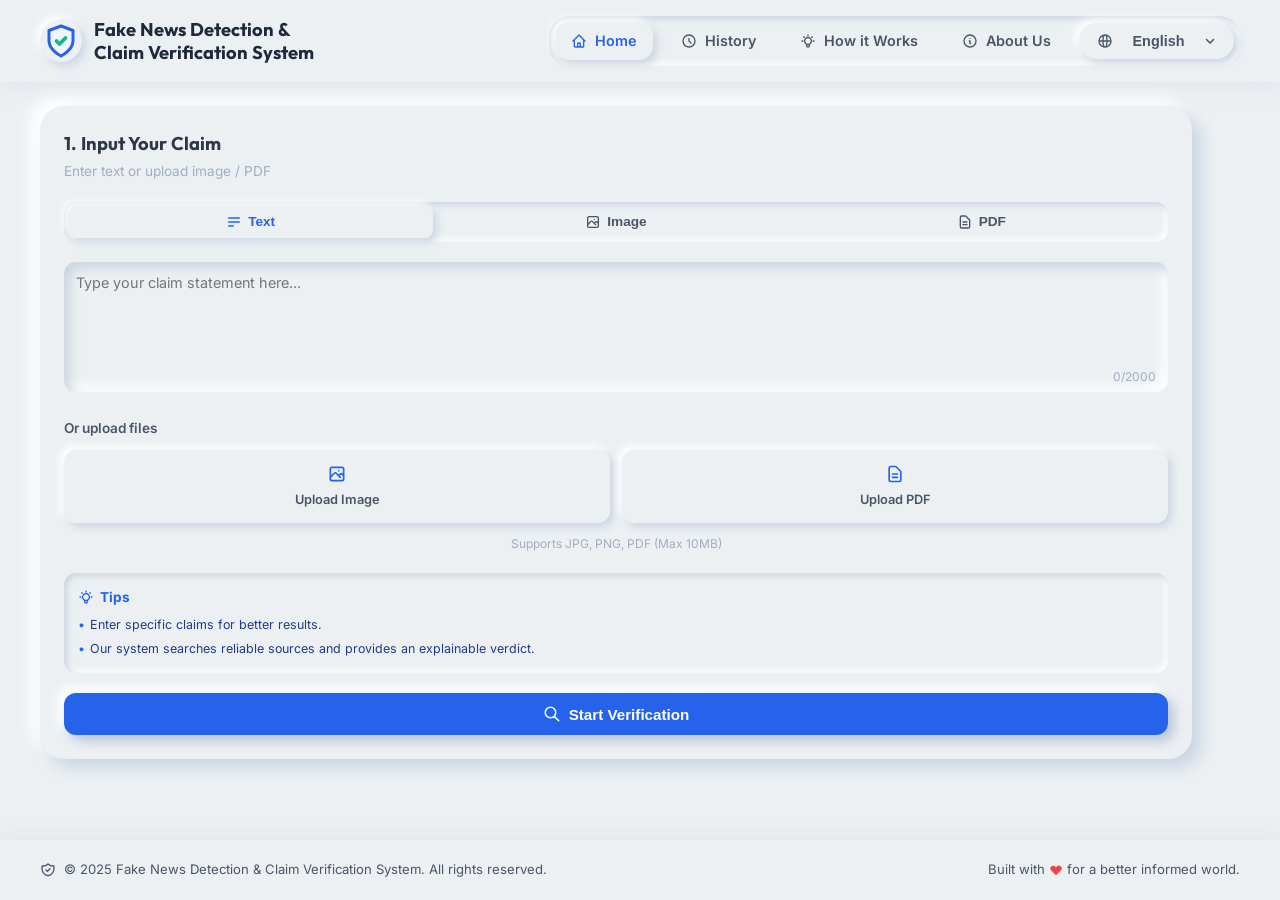
==== index.html @ 02e88e52 "feat(nlp-ml): complete NLP & ML Developer role implementation, models, API and tests" ====
<!DOCTYPE html>
<html lang="en">
<head>
  <meta charset="UTF-8">
  <meta name="viewport" content="width=device-width, initial-scale=1.0">
  <title>Fake News Detection & Claim Verification System</title>
  <link rel="stylesheet" href="style.css">
</head>
<body>

  <!-- Header -->
  <header>
    <div class="header-left">
      <div class="logo-icon">
        <svg viewBox="0 0 24 24" fill="none" xmlns="http://www.w3.org/2000/svg" width="36" height="36">
          <path d="M12 22C12 22 20 18 20 12V5L12 2L4 5V12C4 18 12 22 12 22Z" fill="#eff6ff" stroke="#2563eb" stroke-width="2" stroke-linejoin="round"/>
          <path d="M9 12L11 14L15 10" stroke="#10b981" stroke-width="2.5" stroke-linecap="round" stroke-linejoin="round"/>
        </svg>
      </div>
      <div class="logo-text">
        <h1>Fake News Detection <span>&</span><br>Claim Verification System</h1>
      </div>
    </div>

    <nav class="header-nav">
      <a href="#" class="nav-link active" id="nav-home">
        <svg fill="none" stroke="currentColor" viewBox="0 0 24 24" xmlns="http://www.w3.org/2000/svg">
          <path stroke-linecap="round" stroke-linejoin="round" stroke-width="2" d="M3 12l2-2m0 0l7-7 7 7M5 10v10a1 1 0 001 1h3m10-11l2 2m-2-2v10a1 1 0 01-1 1h-3m-6 0a1 1 0 001-1v-4a1 1 0 011-1h2a1 1 0 011 1v4a1 1 0 001 1m-6 0h6"></path>
        </svg>
        Home
      </a>
      <a href="#" class="nav-link" id="nav-history">
        <svg fill="none" stroke="currentColor" viewBox="0 0 24 24" xmlns="http://www.w3.org/2000/svg">
          <path stroke-linecap="round" stroke-linejoin="round" stroke-width="2" d="M12 8v4l3 3m6-3a9 9 0 11-18 0 9 9 0 0118 0z"></path>
        </svg>
        History
      </a>
      <a href="#" class="nav-link" id="nav-how">
        <svg fill="none" stroke="currentColor" viewBox="0 0 24 24" xmlns="http://www.w3.org/2000/svg">
          <path stroke-linecap="round" stroke-linejoin="round" stroke-width="2" d="M9.663 17h4.673M12 3v1m6.364 1.636l-.707.707M21 12h-1M4 12H3m3.343-5.657l-.707-.707m2.828 9.9a5 5 0 117.072 0l-.548.547A3.374 3.374 0 0014 18.469V19a2 2 0 11-4 0v-.531c0-.895-.356-1.754-.988-2.386l-.548-.547z"></path>
        </svg>
        How it Works
      </a>
      <a href="#" class="nav-link" id="nav-about">
        <svg fill="none" stroke="currentColor" viewBox="0 0 24 24" xmlns="http://www.w3.org/2000/svg">
          <path stroke-linecap="round" stroke-linejoin="round" stroke-width="2" d="M13 16h-1v-4h-1m1-4h.01M21 12a9 9 0 11-18 0 9 9 0 0118 0z"></path>
        </svg>
        About Us
      </a>

    <div class="header-right">
      <div class="lang-selector-container">
        <button class="lang-selector-btn" id="lang-btn">
          <svg fill="none" stroke="currentColor" viewBox="0 0 24 24" xmlns="http://www.w3.org/2000/svg" class="globe-icon">
            <path stroke-linecap="round" stroke-linejoin="round" stroke-width="2" d="M21 12a9 9 0 01-9 9m9-9a9 9 0 00-9-9m9 9H3m9 9a9 9 0 01-9-9m9 9c1.657 0 3-4.03 3-9s-1.343-9-3-9m0 18c-1.657 0-3-4.03-3-9s1.343-9 3-9m-9 9a9 9 0 019-9"></path>
          </svg>
          <span id="current-lang">English</span>
          <svg fill="none" stroke="currentColor" viewBox="0 0 24 24" xmlns="http://www.w3.org/2000/svg" class="chevron-icon" style="width:12px; height:12px; stroke-width:3;">
            <path stroke-linecap="round" stroke-linejoin="round" d="M19 9l-7 7-7-7"></path>
          </svg>
        </button>
        <div class="lang-dropdown" id="lang-dropdown">
          <div class="lang-option active" data-lang="en">English</div>
          <div class="lang-option" data-lang="te">తెలుగు (Telugu)</div>
          <div class="lang-option" data-lang="hi">हिन्दी (Hindi)</div>
        </div>
      </div>
    </div>
  </header>

  <!-- Dashboard Container -->
  <div class="dashboard-container">
    
    <!-- Main Content Layout Grid -->
    <main class="main-grid view-section" id="home-view">
      
      <!-- Left Sidebar (Inputs) -->
      <section class="card input-claim-card">
        <div class="sidebar-title-group">
          <h2>1. Input Your Claim</h2>
          <p>Enter text or upload image / PDF</p>
        </div>

        <div class="tabs-container">
          <button class="tab-btn active" data-tab="text">
            <svg fill="none" stroke="currentColor" viewBox="0 0 24 24" xmlns="http://www.w3.org/2000/svg">
              <path stroke-linecap="round" stroke-linejoin="round" stroke-width="2" d="M4 6h16M4 12h16M4 18h7"></path>
            </svg>
            Text
          </button>
          <button class="tab-btn" data-tab="image">
            <svg fill="none" stroke="currentColor" viewBox="0 0 24 24" xmlns="http://www.w3.org/2000/svg">
              <path stroke-linecap="round" stroke-linejoin="round" stroke-width="2" d="M4 16l4.586-4.586a2 2 0 012.828 0L16 16m-2-2l1.586-1.586a2 2 0 012.828 0L20 14m-6-6h.01M6 20h12a2 2 0 002-2V6a2 2 0 00-2-2H6a2 2 0 00-2 2v12a2 2 0 002 2z"></path>
            </svg>
            Image
          </button>
          <button class="tab-btn" data-tab="pdf">
            <svg fill="none" stroke="currentColor" viewBox="0 0 24 24" xmlns="http://www.w3.org/2000/svg">
              <path stroke-linecap="round" stroke-linejoin="round" stroke-width="2" d="M9 12h6m-6 4h6m2 5H7a2 2 0 01-2-2V5a2 2 0 012-2h5.586a1 1 0 01.707.293l5.414 5.414a1 1 0 01.293.707V19a2 2 0 01-2 2z"></path>
            </svg>
            PDF
          </button>
        </div>

        <div class="textarea-container">
          <textarea class="claim-textarea" id="claim-text" placeholder="Type your claim statement here..." maxlength="2000"></textarea>
          <div class="char-counter" id="char-counter">0/2000</div>
        </div>

        <div class="file-upload-section">
          <h3>Or upload files</h3>
          <div class="upload-btn-container">
            <label class="upload-btn-label" for="image-upload">
              <svg fill="none" stroke="currentColor" viewBox="0 0 24 24" xmlns="http://www.w3.org/2000/svg">
                <path stroke-linecap="round" stroke-linejoin="round" stroke-width="2" d="M4 16l4.586-4.586a2 2 0 012.828 0L16 16m-2-2l1.586-1.586a2 2 0 012.828 0L20 14m-6-6h.01M6 20h12a2 2 0 002-2V6a2 2 0 00-2-2H6a2 2 0 00-2 2v12a2 2 0 002 2z"></path>
              </svg>
              <span>Upload Image</span>
            </label>
            <input type="file" id="image-upload" class="file-input" accept="image/*">

            <label class="upload-btn-label" for="pdf-upload">
              <svg fill="none" stroke="currentColor" viewBox="0 0 24 24" xmlns="http://www.w3.org/2000/svg">
                <path stroke-linecap="round" stroke-linejoin="round" stroke-width="2" d="M9 12h6m-6 4h6m2 5H7a2 2 0 01-2-2V5a2 2 0 012-2h5.586a1 1 0 01.707.293l5.414 5.414a1 1 0 01.293.707V19a2 2 0 01-2 2z"></path>
              </svg>
              <span>Upload PDF</span>
            </label>
            <input type="file" id="pdf-upload" class="file-input" accept="application/pdf">
          </div>
          <p class="upload-info-text">Supports JPG, PNG, PDF (Max 10MB)</p>
        </div>

        <div class="tips-box">
          <div class="tips-header">
            <svg fill="none" stroke="currentColor" viewBox="0 0 24 24" xmlns="http://www.w3.org/2000/svg">
              <path stroke-linecap="round" stroke-linejoin="round" stroke-width="2" d="M9.663 17h4.673M12 3v1m6.364 1.636l-.707.707M21 12h-1M4 12H3m3.343-5.657l-.707-.707m2.828 9.9a5 5 0 117.072 0l-.548.547A3.374 3.374 0 0014 18.469V19a2 2 0 11-4 0v-.531c0-.895-.356-1.754-.988-2.386l-.548-.547z"></path>
            </svg>
            Tips
          </div>
          <ul>
            <li>Enter specific claims for better results.</li>
            <li>Our system searches reliable sources and provides an explainable verdict.</li>
          </ul>
        </div>

        <button class="start-btn" id="start-btn">
          <svg fill="none" stroke="currentColor" viewBox="0 0 24 24" xmlns="http://www.w3.org/2000/svg">
            <path stroke-linecap="round" stroke-linejoin="round" stroke-width="2" d="M21 21l-6-6m2-5a7 7 0 11-14 0 7 7 0 0114 0z"></path>
          </svg>
          Start Verification
        </button>
      </section>

      <div class="dashboard-placeholder" id="dashboard-placeholder"></div>

      <!-- Center Container (Steps Indicator & Step Card) -->
      <section class="center-container dashboard-hidden-on-load">
        

        <p class="steps-desc-banner" id="steps-summary-desc">We verify your claim in 7 simple steps. Click "Next" to see how it works.</p>

        <!-- Center step card -->
        <div class="card step-content-card" id="step-card-container">
          <div class="step-pill" id="step-badge-pill">Step 1 of 7</div>
          
          <div class="step-body-container" id="step-content-body">
            <!-- Content will be dynamically inserted here via app.js -->
            <!-- Initial Step 1 markup shown for instant load and visual clarity -->
            <div class="step-illustration-panel">
              <svg class="svg-illustration" viewBox="0 0 240 240" fill="none" xmlns="http://www.w3.org/2000/svg">
                <!-- Decorative background elements -->
                <circle cx="120" cy="120" r="100" fill="#f0f7ff" />
                <path d="M40 80C30 95 32 120 40 135" stroke="#dbeafe" stroke-width="3" stroke-linecap="round" />
                <path d="M200 160C210 145 208 120 200 105" stroke="#dbeafe" stroke-width="3" stroke-linecap="round" />
                
                <!-- Main News Document -->
                <g filter="url(#drop-shadow)">
                  <rect x="70" y="50" width="100" height="120" rx="8" fill="white" stroke="#e2e8f0" stroke-width="2"/>
                  <!-- News Lines -->
                  <rect x="85" y="65" width="45" height="12" rx="2" fill="#eff6ff" />
                  <line x1="85" y1="92" x2="155" y2="92" stroke="#e2e8f0" stroke-width="3" stroke-linecap="round" />
                  <line x1="85" y1="105" x2="155" y2="105" stroke="#e2e8f0" stroke-width="3" stroke-linecap="round" />
                  <line x1="85" y1="118" x2="135" y2="118" stroke="#e2e8f0" stroke-width="3" stroke-linecap="round" />
                  <line x1="85" y1="131" x2="145" y2="131" stroke="#e2e8f0" stroke-width="3" stroke-linecap="round" />
                </g>

                <!-- Warning exclamation icon (Bottom Left) -->
                <circle cx="65" cy="165" r="16" fill="#ef4444" stroke="white" stroke-width="3" />
                <path d="M65 158V166M65 171H65.01" stroke="white" stroke-width="3" stroke-linecap="round" />

                <!-- Magnifier glass overlapping (Right Bottom) -->
                <g filter="url(#drop-shadow-heavy)">
                  <circle cx="130" cy="130" r="24" fill="white" stroke="#2563eb" stroke-width="4" />
                  <line x1="147" y1="147" x2="175" y2="175" stroke="#2563eb" stroke-width="5" stroke-linecap="round" />
                  <!-- Checkmark inside magnifier representing input verify state -->
                  <path d="M122 130L127 135L138 124" stroke="#10b981" stroke-width="3" stroke-linecap="round" stroke-linejoin="round" />
                </g>

                <defs>
                  <filter id="drop-shadow" x="60" y="44" width="120" height="140" filterUnits="userSpaceOnUse">
                    <feDropShadow dx="0" dy="4" stdDeviation="6" flood-color="#0f172a" flood-opacity="0.05"/>
                  </filter>
                  <filter id="drop-shadow-heavy" x="98" y="98" width="90" height="90" filterUnits="userSpaceOnUse">
                    <feDropShadow dx="2" dy="8" stdDeviation="6" flood-color="#1e3a8a" flood-opacity="0.12"/>
                  </filter>
                </defs>
              </svg>
            </div>

            <div class="step-details-panel">
              <div class="step-title-group">
                <div class="step-title-icon">
                  <svg fill="none" stroke="currentColor" viewBox="0 0 24 24" xmlns="http://www.w3.org/2000/svg">
                    <path stroke-linecap="round" stroke-linejoin="round" stroke-width="2" d="M11 5H6a2 2 0 00-2 2v11a2 2 0 002 2h11a2 2 0 002-2v-5m-1.414-9.414a2 2 0 112.828 2.828L11.828 15H9v-2.828l8.586-8.586z"></path>
                  </svg>
                </div>
                <h2>Input Claim</h2>
              </div>
              <p>We have received your claim. Click "Next" to continue.</p>
              
              <div class="your-claim-box">
                <h4>Your Claim</h4>
                <p id="claim-display-card">No claim entered yet. Type above to start.</p>
              </div>
            </div>
          </div>

          <div class="step-navigation-container">
            <button class="step-nav-btn" id="prev-step-btn" style="display:none;">
              <svg fill="none" stroke="currentColor" viewBox="0 0 24 24" xmlns="http://www.w3.org/2000/svg">
                <path stroke-linecap="round" stroke-linejoin="round" d="M15 19l-7-7 7-7"></path>
              </svg>
              Back
            </button>
            <button class="step-nav-btn primary-nav-btn" id="next-step-btn">
              Next
              <svg fill="none" stroke="currentColor" viewBox="0 0 24 24" xmlns="http://www.w3.org/2000/svg">
                <path stroke-linecap="round" stroke-linejoin="round" d="M9 5l7 7-7 7"></path>
              </svg>
            </button>
          </div>
        </div>

      </section>

      <!-- Right Sidebar (Progress Overview) -->
      <section class="card progress-sidebar-card dashboard-hidden-on-load">
        <h2 class="sidebar-heading">Progress Overview</h2>
        
        <div class="checklist-container">
          <div class="checklist-item active" data-sidebar-step="1">
            <div class="checklist-circle">1</div>
            <span class="checklist-text">Input Claim</span>
          </div>
          <div class="checklist-item" data-sidebar-step="2">
            <div class="checklist-circle">2</div>
            <span class="checklist-text">Extract Text</span>
          </div>
          <div class="checklist-item" data-sidebar-step="3">
            <div class="checklist-circle">3</div>
            <span class="checklist-text">NLP Analysis</span>
          </div>
          <div class="checklist-item" data-sidebar-step="4">
            <div class="checklist-circle">4</div>
            <span class="checklist-text">Search Evidence</span>
          </div>
          <div class="checklist-item" data-sidebar-step="5">
            <div class="checklist-circle">5</div>
            <span class="checklist-text">Verify Sources</span>
          </div>
          <div class="checklist-item" data-sidebar-step="6">
            <div class="checklist-circle">6</div>
            <span class="checklist-text">Compare & Evaluate</span>
          </div>
          <div class="checklist-item" data-sidebar-step="7">
            <div class="checklist-circle">7</div>
            <span class="checklist-text">Final Verdict</span>
          </div>
        </div>
      </section>

      <!-- Bottom Panel (Verdict Results) -->
      <section class="card results-card dashboard-hidden-on-load">
        <div id="ml-backend-status" style="margin:0 0 12px;padding:8px 12px;border-radius:10px;background:#eff6ff;color:#1d4ed8;font-size:12px;font-weight:600;">NLP/ML backend: checking...</div>
        <div class="results-header-container">
          <svg fill="none" stroke="currentColor" viewBox="0 0 24 24" xmlns="http://www.w3.org/2000/svg">
            <path stroke-linecap="round" stroke-linejoin="round" stroke-width="2" d="M8 11V7a4 4 0 118 0m-4 8v2m-6 4h12a2 2 0 002-2v-6a2 2 0 00-2-2H6a2 2 0 00-2 2v6a2 2 0 002 2z"></path>
          </svg>
          <h2>Final Result (Available after Step 7)</h2>
        </div>

        <div class="results-grid">
          <!-- Widget 1: Verdict -->
          <div class="result-widget locked verdict-widget" id="widget-verdict">
            <span class="result-widget-title">Verdict</span>
            <div class="result-widget-content verdict-text">-</div>
            <span class="result-widget-subtext">Will be shown at the end</span>
            <div class="widget-lock-icon">
              <svg fill="none" stroke="currentColor" viewBox="0 0 24 24" xmlns="http://www.w3.org/2000/svg" width="16" height="16">
                <path stroke-linecap="round" stroke-linejoin="round" stroke-width="2" d="M12 15v2m-6 4h12a2 2 0 002-2v-6a2 2 0 00-2-2H6a2 2 0 00-2 2v6a2 2 0 002 2zm10-10V7a4 4 0 00-8 0v4h8z"></path>
              </svg>
            </div>
          </div>

          <!-- Widget 2: Confidence Score -->
          <div class="result-widget locked" id="widget-confidence">
            <span class="result-widget-title">Confidence Score</span>
            <div class="result-widget-content">
              <svg class="confidence-chart-svg" viewBox="0 0 44 44">
                <circle class="confidence-chart-bg" cx="22" cy="22" r="20" />
                <circle class="confidence-chart-fg" id="confidence-circle" cx="22" cy="22" r="20" />
                <text class="confidence-text" id="confidence-text" x="50%" y="55%" dominant-baseline="middle" text-anchor="middle">-%</text>
              </svg>
            </div>
            <span class="result-widget-subtext">Will be shown at the end</span>
            <div class="widget-lock-icon">
              <svg fill="none" stroke="currentColor" viewBox="0 0 24 24" xmlns="http://www.w3.org/2000/svg" width="16" height="16">
                <path stroke-linecap="round" stroke-linejoin="round" stroke-width="2" d="M12 15v2m-6 4h12a2 2 0 002-2v-6a2 2 0 00-2-2H6a2 2 0 00-2 2v6a2 2 0 002 2zm10-10V7a4 4 0 00-8 0v4h8z"></path>
              </svg>
            </div>
          </div>

          <!-- Widget 3: Claim Type -->
          <div class="result-widget locked" id="widget-type">
            <span class="result-widget-title">Claim Type</span>
            <div class="result-widget-content" id="type-text">-</div>
            <span class="result-widget-subtext">Will be shown at the end</span>
            <div class="widget-lock-icon">
              <svg fill="none" stroke="currentColor" viewBox="0 0 24 24" xmlns="http://www.w3.org/2000/svg" width="16" height="16">
                <path stroke-linecap="round" stroke-linejoin="round" stroke-width="2" d="M12 15v2m-6 4h12a2 2 0 002-2v-6a2 2 0 00-2-2H6a2 2 0 00-2 2v6a2 2 0 002 2zm10-10V7a4 4 0 00-8 0v4h8z"></path>
              </svg>
            </div>
          </div>

          <!-- Widget 4: Overall Reliability -->
          <div class="result-widget locked" id="widget-reliability">
            <span class="result-widget-title">Overall Reliability</span>
            <div class="result-widget-content">
              <div class="reliability-stars" id="reliability-stars">
                <!-- Stars will be highlighted active via JS -->
                <svg viewBox="0 0 24 24" xmlns="http://www.w3.org/2000/svg"><path d="M12 17.27L18.18 21l-1.64-7.03L22 9.24l-7.19-.61L12 2 9.19 8.63 2 9.24l5.46 4.73L5.82 21z"/></svg>
                <svg viewBox="0 0 24 24" xmlns="http://www.w3.org/2000/svg"><path d="M12 17.27L18.18 21l-1.64-7.03L22 9.24l-7.19-.61L12 2 9.19 8.63 2 9.24l5.46 4.73L5.82 21z"/></svg>
                <svg viewBox="0 0 24 24" xmlns="http://www.w3.org/2000/svg"><path d="M12 17.27L18.18 21l-1.64-7.03L22 9.24l-7.19-.61L12 2 9.19 8.63 2 9.24l5.46 4.73L5.82 21z"/></svg>
                <svg viewBox="0 0 24 24" xmlns="http://www.w3.org/2000/svg"><path d="M12 17.27L18.18 21l-1.64-7.03L22 9.24l-7.19-.61L12 2 9.19 8.63 2 9.24l5.46 4.73L5.82 21z"/></svg>
                <svg viewBox="0 0 24 24" xmlns="http://www.w3.org/2000/svg"><path d="M12 17.27L18.18 21l-1.64-7.03L22 9.24l-7.19-.61L12 2 9.19 8.63 2 9.24l5.46 4.73L5.82 21z"/></svg>
              </div>
            </div>
            <span class="result-widget-subtext">Will be shown at the end</span>
            <div class="widget-lock-icon">
              <svg fill="none" stroke="currentColor" viewBox="0 0 24 24" xmlns="http://www.w3.org/2000/svg" width="16" height="16">
                <path stroke-linecap="round" stroke-linejoin="round" stroke-width="2" d="M12 15v2m-6 4h12a2 2 0 002-2v-6a2 2 0 00-2-2H6a2 2 0 00-2 2v6a2 2 0 002 2zm10-10V7a4 4 0 00-8 0v4h8z"></path>
              </svg>
            </div>
          </div>

          <!-- Widget 5: Explanation -->
          <div class="result-widget locked" id="widget-explanation">
            <span class="result-widget-title">Explanation (Why?)</span>
            <div class="result-widget-content" id="explanation-text" style="font-size: 0.76rem; font-weight: 500;">-</div>
            <span class="result-widget-subtext">Will be shown at the end</span>
            <div class="widget-lock-icon">
              <svg fill="none" stroke="currentColor" viewBox="0 0 24 24" xmlns="http://www.w3.org/2000/svg" width="16" height="16">
                <path stroke-linecap="round" stroke-linejoin="round" stroke-width="2" d="M12 15v2m-6 4h12a2 2 0 002-2v-6a2 2 0 00-2-2H6a2 2 0 00-2 2v6a2 2 0 002 2zm10-10V7a4 4 0 00-8 0v4h8z"></path>
              </svg>
            </div>
          </div>

          <!-- Widget 6: Top Sources -->
          <div class="result-widget locked" id="widget-sources">
            <span class="result-widget-title">Top Sources</span>
            <div class="result-widget-content" id="sources-text" style="font-size: 0.76rem; font-weight: 500;">-</div>
            <span class="result-widget-subtext">Will be shown at the end</span>
            <div class="widget-lock-icon">
              <svg fill="none" stroke="currentColor" viewBox="0 0 24 24" xmlns="http://www.w3.org/2000/svg" width="16" height="16">
                <path stroke-linecap="round" stroke-linejoin="round" stroke-width="2" d="M12 15v2m-6 4h12a2 2 0 002-2v-6a2 2 0 00-2-2H6a2 2 0 00-2 2v6a2 2 0 002 2zm10-10V7a4 4 0 00-8 0v4h8z"></path>
              </svg>
            </div>
          </div>

          <!-- Widget 7: Evidence Summary -->
          <div class="result-widget locked" id="widget-summary">
            <span class="result-widget-title">Evidence Summary</span>
            <div class="result-widget-content" id="summary-text" style="font-size: 0.76rem; font-weight: 500;">-</div>
            <span class="result-widget-subtext">Will be shown at the end</span>
            <div class="widget-lock-icon">
              <svg fill="none" stroke="currentColor" viewBox="0 0 24 24" xmlns="http://www.w3.org/2000/svg" width="16" height="16">
                <path stroke-linecap="round" stroke-linejoin="round" stroke-width="2" d="M12 15v2m-6 4h12a2 2 0 002-2v-6a2 2 0 00-2-2H6a2 2 0 00-2 2v6a2 2 0 002 2zm10-10V7a4 4 0 00-8 0v4h8z"></path>
              </svg>
            </div>
          </div>

          <!-- Widget 8: NLP Insights -->
          <div class="result-widget locked" id="widget-insights">
            <span class="result-widget-title">NLP Insights</span>
            <div class="result-widget-content" id="insights-text" style="font-size: 0.76rem; font-weight: 500;">-</div>
            <span class="result-widget-subtext">Will be shown at the end</span>
            <div class="widget-lock-icon">
              <svg fill="none" stroke="currentColor" viewBox="0 0 24 24" xmlns="http://www.w3.org/2000/svg" width="16" height="16">
                <path stroke-linecap="round" stroke-linejoin="round" stroke-width="2" d="M12 15v2m-6 4h12a2 2 0 002-2v-6a2 2 0 00-2-2H6a2 2 0 00-2 2v6a2 2 0 002 2zm10-10V7a4 4 0 00-8 0v4h8z"></path>
              </svg>
            </div>
          </div>

        </div>

        <div class="results-alert-banner" id="results-banner">
          <svg fill="none" stroke="currentColor" viewBox="0 0 24 24" xmlns="http://www.w3.org/2000/svg">
            <path stroke-linecap="round" stroke-linejoin="round" stroke-width="2" d="M13 16h-1v-4h-1m1-4h.01M21 12a9 9 0 11-18 0 9 9 0 0118 0z"></path>
          </svg>
          <span>Please go through all 7 steps. The complete analysis and final verdict will be displayed at the end.</span>
        </div>
      </section>

    </main>

    <!-- History View -->
    <section class="view-section card" id="history-view" style="display: none;">
      <div class="view-header">
        <h2>Claim Verification History</h2>
        <p>A history of verified claims processed by this workspace.</p>
      </div>
      <div class="history-table-container">
        <table class="history-table">
          <thead>
            <tr>
              <th>Claim Statement</th>
              <th>Verdict</th>
              <th>Confidence</th>
              <th>Category</th>
              <th>Timestamp</th>
              <th>Actions</th>
            </tr>
          </thead>
          <tbody id="history-table-body">
            <!-- Dynamically populated in app.js -->
          </tbody>
        </table>
      </div>
    </section>

    <!-- How it Works View -->
    <section class="view-section card" id="how-view" style="display: none;">
      <div class="view-header">
        <h2>How it Works</h2>
        <p>Understanding the automated 7-step claim verification engine.</p>
      </div>
      
      <div class="how-it-works-grid">
        <div class="how-step-card">
          <div class="how-step-num" style="background-color: var(--step-1);">1</div>
          <h3>Input Claim</h3>
          <p>Submit claims through manual text entry, OCR image parsing, or PDF document reading.</p>
        </div>
        <div class="how-step-card">
          <div class="how-step-num" style="background-color: var(--step-2);">2</div>
          <h3>Extract Text</h3>
          <p>System automatically normalizes spacing, strips formatting, and reads character sets via OCR scanner.</p>
        </div>
        <div class="how-step-card">
          <div class="how-step-num" style="background-color: var(--step-3);">3</div>
          <h3>NLP Analysis</h3>
          <p>Natural Language Processing evaluates stance (alarmist/speculative), sentiment (neutral/toxic), and maps named entities.</p>
        </div>
        <div class="how-step-card">
          <div class="how-step-num" style="background-color: var(--step-4);">4</div>
          <h3>Search Evidence</h3>
          <p>Engine compiles queries to search news indexes, global APIs, and established verification registries in real time.</p>
        </div>
        <div class="how-step-card">
          <div class="how-step-num" style="background-color: var(--step-5);">5</div>
          <h3>Verify Sources</h3>
          <p>Cross-references target domains against credibility weights (e.g. government registers vs self-published blogs).</p>
        </div>
        <div class="how-step-card">
          <div class="how-step-num" style="background-color: var(--step-6);">6</div>
          <h3>Compare & Evaluate</h3>
          <p>Conducts alignment analysis comparing statement claims directly with evidence quotes to check contradiction levels.</p>
        </div>
        <div class="how-step-card">
          <div class="how-step-num" style="background-color: var(--step-7);">7</div>
          <h3>Final Verdict</h3>
          <p>Calculates confidence percentages, maps reliability stars, outlines final verdicts (True/False/Misleading), and writes explanations.</p>
        </div>
      </div>
    </section>

    <!-- About Us View -->
    <section class="view-section card" id="about-view" style="display: none;">
      <div class="view-header">
        <h2>About Us</h2>
        <p>Fake News Detection & Claim Verification System.</p>
      </div>
      
      <div class="about-content-layout">
        <div class="about-main-text">
          <h3>Our Mission</h3>
          <p>Misinformation weakens democratic institutions and compromises collective action on health, science, and policy. Our mission is to engineer transparent, explainable machine-checking interfaces that cross-reference claims against authoritative sources, providing public confidence audits for information consumed online.</p>
          
          <h3>Core Technology Stack</h3>
          <p>The system leverages semantic similarity indices, named entity tokenizers, custom search API crawlers, and a curated source reputation directory. The interface is optimized to deliver comprehensive explainable evidence rather than arbitrary boolean verdicts.</p>
        </div>
        
        <div class="about-sidebar-principles">
          <div class="principle-item">
            <h4>Objectivity</h4>
            <p>Decisions are weighted strictly based on evidence citations from authoritative domains, minimizing indexing bias.</p>
          </div>
          <div class="principle-item">
            <h4>Transparency</h4>
            <p>All source citations, trust metrics, and matching quotes are exposed to the user for direct verification.</p>
          </div>
          <div class="principle-item">
            <h4>Speed & Precision</h4>
            <p>Multi-threaded NLP pipelines scan, evaluate, and formulate results within seconds of query trigger.</p>
          </div>
        </div>
      </div>
    </section>

  </div>

  <!-- Footer -->
  <footer>
    <div class="footer-left">
      <svg fill="none" stroke="currentColor" viewBox="0 0 24 24" xmlns="http://www.w3.org/2000/svg">
        <path stroke-linecap="round" stroke-linejoin="round" stroke-width="2" d="M9 12l2 2 4-4m5.618-4.016A11.955 11.955 0 0112 2.944a11.955 11.955 0 01-8.618 3.04A12.02 12.02 0 003 9c0 5.591 3.824 10.29 9 11.622 5.176-1.332 9-6.03 9-11.622 0-1.042-.133-2.052-.382-3.016z"></path>
      </svg>
      <span>&copy; 2025 Fake News Detection & Claim Verification System. All rights reserved.</span>
    </div>
    <div class="footer-right">
      <span>Built with</span>
      <svg viewBox="0 0 20 20" xmlns="http://www.w3.org/2000/svg">
        <path d="M3.172 5.172a4 4 0 015.656 0L10 6.343l1.172-1.171a4 4 0 115.656 5.656L10 17.657l-6.828-6.829a4 4 0 010-5.656z"></path>
      </svg>
      <span>for a better informed world.</span>
    </div>
  </footer>

  <script src="app.js"></script>
</body>
</html>
---- style.css ----
@import url('https://fonts.googleapis.com/css2?family=Inter:wght@300;400;500;600;700&family=Outfit:wght@300;400;500;600;700;800&display=swap');

:root {
  /* Neumorphic Color Palette */
  --bg-main: #ecf0f3;
  --bg-card: #ecf0f3;
  
  --primary: #2563eb;
  --primary-hover: #1d4ed8;
  --primary-light: rgba(37, 99, 235, 0.05);
  --primary-border: rgba(37, 99, 235, 0.1);
  
  --success: #10b981;
  --success-light: rgba(16, 185, 129, 0.05);
  --success-border: rgba(16, 185, 129, 0.1);
  
  --warning: #f59e0b;
  --warning-light: rgba(245, 158, 11, 0.05);
  --warning-border: rgba(245, 158, 11, 0.1);
  
  --danger: #ef4444;
  --danger-light: rgba(239, 68, 68, 0.05);
  --danger-border: rgba(239, 68, 68, 0.1);
  
  --text-primary: #2d3748;
  --text-secondary: #4a5568;
  --text-muted: #a0aec0;
  
  /* Neumorphic Shadows */
  --shadow-outset: 9px 9px 16px #cbd5e1, -9px -9px 16px #ffffff;
  --shadow-inset: inset 6px 6px 12px #cbd5e1, inset -6px -6px 12px #ffffff;
  --shadow-outset-sm: 4px 4px 8px #cbd5e1, -4px -4px 8px #ffffff;
  --shadow-inset-sm: inset 3px 3px 6px #cbd5e1, inset -3px -3px 6px #ffffff;
  
  /* Step Colors */
  --step-1: #2563eb;
  --step-2: #10b981;
  --step-3: #8b5cf6;
  --step-4: #f97316;
  --step-5: #ec4899;
  --step-6: #0d9488;
  --step-7: #1d4ed8;
  
  /* Fonts */
  --font-family-title: 'Outfit', sans-serif;
  --font-family-body: 'Inter', sans-serif;
  
  /* Layout */
  --border-radius: 16px;
  --border-radius-lg: 24px;
  --transition: all 0.3s cubic-bezier(0.4, 0, 0.2, 1);
}

* {
  box-sizing: border-box;
  margin: 0;
  padding: 0;
}

body {
  font-family: var(--font-family-body);
  background-color: var(--bg-main);
  color: var(--text-primary);
  line-height: 1.5;
  padding: 0;
  min-height: 100vh;
  display: flex;
  flex-direction: column;
}

/* Header Styles */
header {
  background-color: var(--bg-card);
  padding: 16px 40px;
  display: flex;
  justify-content: space-between;
  align-items: center;
  position: sticky;
  top: 0;
  z-index: 50;
  min-height: 80px;
  flex-wrap: wrap;
  gap: 16px;
  box-shadow: 0 4px 20px rgba(163, 177, 198, 0.15); /* Soft floated separator */
}

.header-left {
  display: flex;
  align-items: center;
  gap: 12px;
}

.logo-icon {
  width: 42px;
  height: 42px;
  display: flex;
  align-items: center;
  justify-content: center;
  border-radius: 50%;
  box-shadow: var(--shadow-outset-sm);
  background-color: var(--bg-card);
}

.logo-text {
  max-width: 320px;
}

.logo-text h1 {
  font-family: var(--font-family-title);
  font-size: 1.15rem;
  font-weight: 700;
  color: #1e293b;
  line-height: 1.25;
}

.header-nav {
  display: flex;
  align-items: center;
  gap: 12px;
  padding: 6px;
  border-radius: 20px;
  box-shadow: var(--shadow-inset-sm);
}

.nav-link {
  display: flex;
  align-items: center;
  gap: 8px;
  text-decoration: none;
  color: var(--text-secondary);
  font-size: 0.9rem;
  font-weight: 600;
  padding: 8px 16px;
  border-radius: 14px;
  position: relative;
  transition: var(--transition);
}

.nav-link svg {
  width: 16px;
  height: 16px;
  stroke-width: 2.2;
}

.nav-link:hover {
  color: var(--primary);
}

.nav-link.active {
  color: var(--primary);
  box-shadow: var(--shadow-outset-sm);
  background-color: var(--bg-card);
}

.header-right {
  display: flex;
  align-items: center;
  gap: 16px;
}

.lang-selector {
  display: flex;
  align-items: center;
  gap: 8px;
  background-color: var(--bg-card);
  padding: 8px 16px;
  border-radius: 30px;
  cursor: pointer;
  font-size: 0.9rem;
  font-weight: 600;
  color: var(--text-secondary);
  box-shadow: var(--shadow-outset-sm);
  transition: var(--transition);
}

.lang-selector:hover {
  box-shadow: var(--shadow-inset-sm);
}

.lang-selector svg {
  width: 16px;
  height: 16px;
}

/* Dashboard Container */
.dashboard-container {
  max-width: 1600px;
  width: 100%;
  margin: 0 auto;
  padding: 24px 40px;
  display: flex;
  flex-direction: column;
  gap: 24px;
  flex: 1;
}

.main-grid {
  display: grid;
  grid-template-columns: minmax(280px, 320px) 1fr minmax(260px, 300px);
  gap: 24px;
}

.main-grid > * {
  min-width: 0;
}

/* Card Base */
.card {
  background-color: var(--bg-card);
  border-radius: var(--border-radius-lg);
  padding: 24px;
  box-shadow: var(--shadow-outset);
}

/* Left Sidebar - Input Claim */
.input-claim-card {
  display: flex;
  flex-direction: column;
  gap: 20px;
}

.sidebar-title-group h2 {
  font-family: var(--font-family-title);
  font-size: 1.15rem;
  font-weight: 700;
  color: var(--text-primary);
  margin-bottom: 4px;
}

.sidebar-title-group p {
  font-size: 0.85rem;
  color: var(--text-muted);
}

.tabs-container {
  display: flex;
  background-color: var(--bg-card);
  border-radius: 12px;
  padding: 4px;
  box-shadow: var(--shadow-inset-sm);
}

.tab-btn {
  flex: 1;
  display: flex;
  align-items: center;
  justify-content: center;
  gap: 6px;
  background: none;
  border: none;
  padding: 8px 12px;
  font-size: 0.85rem;
  font-weight: 600;
  color: var(--text-secondary);
  border-radius: 8px;
  cursor: pointer;
  transition: var(--transition);
}

.tab-btn svg {
  width: 16px;
  height: 16px;
}

.tab-btn.active {
  background-color: var(--bg-card);
  color: var(--primary);
  box-shadow: var(--shadow-outset-sm);
}

.textarea-container {
  position: relative;
}

.claim-textarea {
  width: 100%;
  height: 130px;
  border: none;
  border-radius: 12px;
  padding: 12px;
  font-family: var(--font-family-body);
  font-size: 0.9rem;
  resize: none;
  background-color: var(--bg-card);
  color: var(--text-primary);
  outline: none;
  box-shadow: var(--shadow-inset);
  transition: var(--transition);
}

.claim-textarea:focus {
  box-shadow: inset 8px 8px 16px #cbd5e1, inset -8px -8px 16px #ffffff, 0 0 0 3px rgba(37, 99, 235, 0.1);
}

.char-counter {
  position: absolute;
  bottom: 12px;
  right: 12px;
  font-size: 0.75rem;
  color: var(--text-muted);
}

.file-upload-section {
  display: flex;
  flex-direction: column;
  gap: 12px;
}

.file-upload-section h3 {
  font-size: 0.85rem;
  font-weight: 600;
  color: var(--text-secondary);
}

.upload-btn-container {
  display: grid;
  grid-template-columns: 1fr 1fr;
  gap: 12px;
}

.upload-btn-label {
  display: flex;
  flex-direction: column;
  align-items: center;
  justify-content: center;
  gap: 6px;
  border-radius: 12px;
  padding: 14px;
  cursor: pointer;
  transition: var(--transition);
  background-color: var(--bg-card);
  box-shadow: var(--shadow-outset-sm);
  text-align: center;
}

.upload-btn-label:hover {
  box-shadow: var(--shadow-inset-sm);
  color: var(--primary);
}

.upload-btn-label svg {
  width: 20px;
  height: 20px;
  color: var(--primary);
  transition: var(--transition);
}

.upload-btn-label span {
  font-size: 0.8rem;
  font-weight: 600;
  color: var(--text-secondary);
}

.upload-btn-label:hover span {
  color: var(--primary);
}

.upload-info-text {
  font-size: 0.75rem;
  color: var(--text-muted);
  text-align: center;
}

.tips-box {
  background-color: var(--bg-card);
  border-radius: 12px;
  padding: 14px;
  box-shadow: var(--shadow-inset-sm);
}

.tips-header {
  display: flex;
  align-items: center;
  gap: 6px;
  color: var(--primary);
  font-weight: 700;
  font-size: 0.85rem;
  margin-bottom: 8px;
}

.tips-header svg {
  width: 16px;
  height: 16px;
}

.tips-box ul {
  list-style: none;
  display: flex;
  flex-direction: column;
  gap: 6px;
}

.tips-box li {
  font-size: 0.78rem;
  color: #1e3a8a;
  position: relative;
  padding-left: 12px;
}

.tips-box li::before {
  content: '•';
  position: absolute;
  left: 0;
  color: var(--primary);
}

.start-btn {
  width: 100%;
  background-color: var(--primary);
  color: #ffffff;
  border: none;
  border-radius: 12px;
  padding: 12px;
  font-size: 0.95rem;
  font-weight: 600;
  display: flex;
  align-items: center;
  justify-content: center;
  gap: 8px;
  cursor: pointer;
  box-shadow: 6px 6px 12px #b8c4d9, -6px -6px 12px #ffffff;
  transition: var(--transition);
  margin-top: auto;
}

.start-btn:hover {
  background-color: var(--primary-hover);
  box-shadow: 3px 3px 6px #b8c4d9, -3px -3px 6px #ffffff;
}

.start-btn:active {
  box-shadow: inset 4px 4px 8px rgba(0, 0, 0, 0.15);
}

.start-btn svg {
  width: 18px;
  height: 18px;
}

/* Center Layout */
.center-container {
  display: flex;
  flex-direction: column;
  gap: 20px;
}

/* Top horizontal progress steps bar */
.top-steps-bar {
  display: flex;
  align-items: center;
  justify-content: space-between;
  position: relative;
  padding: 16px 20px;
  background-color: var(--bg-card);
  border-radius: var(--border-radius-lg);
  box-shadow: var(--shadow-inset);
  width: 100%;
  overflow-x: auto;
  scrollbar-width: none;
}

.top-steps-bar::-webkit-scrollbar {
  display: none;
}

.steps-connector-line {
  position: absolute;
  top: 50%;
  left: 40px;
  right: 40px;
  height: 3px;
  border-top: 2px dashed #cbd5e1;
  transform: translateY(-50%);
  z-index: 1;
}

.step-node {
  position: relative;
  z-index: 2;
  display: flex;
  align-items: center;
  gap: 8px;
  background-color: var(--bg-card);
  padding: 6px 12px;
  border-radius: 20px;
  box-shadow: var(--shadow-outset-sm);
  cursor: pointer;
  transition: var(--transition);
}

.step-node:hover {
  transform: translateY(-1px);
}

.step-badge {
  width: 26px;
  height: 26px;
  border-radius: 50%;
  display: flex;
  align-items: center;
  justify-content: center;
  font-size: 0.8rem;
  font-weight: 700;
  color: var(--text-muted);
  background-color: var(--bg-card);
  box-shadow: var(--shadow-inset-sm);
  transition: var(--transition);
}

.step-label {
  font-size: 0.8rem;
  font-weight: 600;
  color: var(--text-secondary);
  transition: var(--transition);
  white-space: nowrap;
}

/* Steps Active/Completed Styles */
.step-node.completed .step-badge {
  background-color: var(--success);
  color: #ffffff;
  box-shadow: none;
}

.step-node.completed .step-label {
  color: var(--success);
}

.step-node.active {
  box-shadow: var(--shadow-inset-sm);
}

.step-node.active .step-badge {
  background-color: var(--primary);
  color: #ffffff;
  box-shadow: none;
}

.step-node.active .step-label {
  color: var(--primary);
  font-weight: 700;
}

/* Color indicator states matching top bar */
.step-node[data-step="1"].active .step-badge,
.step-node[data-step="1"].completed .step-badge { background-color: var(--step-1); }
.step-node[data-step="1"].active .step-label,
.step-node[data-step="1"].completed .step-label { color: var(--step-1); }

.step-node[data-step="2"].active .step-badge,
.step-node[data-step="2"].completed .step-badge { background-color: var(--step-2); }
.step-node[data-step="2"].active .step-label,
.step-node[data-step="2"].completed .step-label { color: var(--step-2); }

.step-node[data-step="3"].active .step-badge,
.step-node[data-step="3"].completed .step-badge { background-color: var(--step-3); }
.step-node[data-step="3"].active .step-label,
.step-node[data-step="3"].completed .step-label { color: var(--step-3); }

.step-node[data-step="4"].active .step-badge,
.step-node[data-step="4"].completed .step-badge { background-color: var(--step-4); }
.step-node[data-step="4"].active .step-label,
.step-node[data-step="4"].completed .step-label { color: var(--step-4); }

.step-node[data-step="5"].active .step-badge,
.step-node[data-step="5"].completed .step-badge { background-color: var(--step-5); }
.step-node[data-step="5"].active .step-label,
.step-node[data-step="5"].completed .step-label { color: var(--step-5); }

.step-node[data-step="6"].active .step-badge,
.step-node[data-step="6"].completed .step-badge { background-color: var(--step-6); }
.step-node[data-step="6"].active .step-label,
.step-node[data-step="6"].completed .step-label { color: var(--step-6); }

.step-node[data-step="7"].active .step-badge,
.step-node[data-step="7"].completed .step-badge { background-color: var(--step-7); }
.step-node[data-step="7"].active .step-label,
.step-node[data-step="7"].completed .step-label { color: var(--step-7); }

/* Progress introduction description */
.steps-desc-banner {
  font-size: 0.85rem;
  color: var(--text-secondary);
  text-align: center;
  margin-top: 4px;
}

/* Center step content card */
.step-content-card {
  flex: 1;
  min-height: 380px;
  position: relative;
  display: flex;
  flex-direction: column;
}

.step-pill {
  position: absolute;
  top: 24px;
  left: 24px;
  background-color: var(--bg-card);
  color: var(--primary);
  font-size: 0.75rem;
  font-weight: 700;
  padding: 6px 14px;
  border-radius: 30px;
  letter-spacing: 0.02em;
  box-shadow: var(--shadow-outset-sm);
}

.step-body-container {
  display: grid;
  grid-template-columns: 1.1fr 1.2fr;
  gap: 40px;
  align-items: center;
  flex: 1;
  margin-top: 30px;
}

.step-illustration-panel {
  display: flex;
  justify-content: center;
  align-items: center;
  height: 100%;
}

.svg-illustration {
  width: 100%;
  max-width: 240px;
  height: auto;
  filter: drop-shadow(4px 4px 8px rgba(163, 177, 198, 0.4));
}

.step-details-panel {
  display: flex;
  flex-direction: column;
  gap: 16px;
}

.step-title-group {
  display: flex;
  align-items: center;
  gap: 10px;
}

.step-title-icon {
  width: 34px;
  height: 34px;
  border-radius: 50%;
  background-color: var(--bg-card);
  display: flex;
  align-items: center;
  justify-content: center;
  box-shadow: var(--shadow-outset-sm);
}

.step-title-icon svg {
  width: 18px;
  height: 18px;
}

.step-details-panel h2 {
  font-family: var(--font-family-title);
  font-size: 1.35rem;
  font-weight: 700;
  color: var(--text-primary);
}

.step-details-panel p {
  font-size: 0.9rem;
  color: var(--text-secondary);
}

.your-claim-box {
  background-color: var(--bg-card);
  border-radius: 12px;
  padding: 16px;
  box-shadow: var(--shadow-inset-sm);
  display: flex;
  flex-direction: column;
  gap: 6px;
}

.your-claim-box h4 {
  font-size: 0.78rem;
  font-weight: 700;
  color: var(--primary);
  text-transform: uppercase;
  letter-spacing: 0.05em;
}

.your-claim-box p {
  font-size: 0.95rem;
  font-weight: 600;
  color: var(--text-primary);
}

.step-navigation-container {
  display: none !important;
}

.step-nav-btn {
  background-color: var(--bg-card);
  color: var(--text-secondary);
  border: none;
  border-radius: 12px;
  padding: 10px 20px;
  font-size: 0.88rem;
  font-weight: 600;
  display: flex;
  align-items: center;
  gap: 8px;
  cursor: pointer;
  box-shadow: var(--shadow-outset-sm);
  transition: var(--transition);
}

.step-nav-btn:hover {
  box-shadow: var(--shadow-inset-sm);
  color: var(--text-primary);
}

.step-nav-btn.primary-nav-btn {
  background-color: var(--primary);
  color: #ffffff;
  margin-left: auto;
  box-shadow: 4px 4px 8px rgba(163, 177, 198, 0.6), -4px -4px 8px #ffffff;
}

.step-nav-btn.primary-nav-btn:hover {
  background-color: var(--primary-hover);
  box-shadow: 2px 2px 4px rgba(163, 177, 198, 0.6), -2px -2px 4px #ffffff;
}

.step-nav-btn.primary-nav-btn:active {
  box-shadow: inset 3px 3px 6px rgba(0, 0, 0, 0.2);
}

.step-nav-btn svg {
  width: 16px;
  height: 16px;
  stroke-width: 2.5;
}

/* Right Sidebar - Progress Checklist */
.progress-sidebar-card {
  display: flex;
  flex-direction: column;
  gap: 20px;
}

.sidebar-heading {
  font-family: var(--font-family-title);
  font-size: 1.1rem;
  font-weight: 700;
  color: var(--text-primary);
}

.checklist-container {
  display: flex;
  flex-direction: column;
  gap: 12px;
}

.checklist-item {
  display: flex;
  align-items: center;
  gap: 12px;
  padding: 12px;
  border-radius: 12px;
  background-color: var(--bg-card);
  box-shadow: var(--shadow-outset-sm);
  transition: var(--transition);
}

.checklist-circle {
  width: 22px;
  height: 22px;
  border-radius: 50%;
  display: flex;
  align-items: center;
  justify-content: center;
  font-size: 0.75rem;
  font-weight: 700;
  color: var(--text-muted);
  background-color: var(--bg-card);
  box-shadow: var(--shadow-inset-sm);
  transition: var(--transition);
}

.checklist-text {
  font-size: 0.85rem;
  font-weight: 600;
  color: var(--text-secondary);
  transition: var(--transition);
}

/* Active checklist item - Recessed */
.checklist-item.active {
  box-shadow: var(--shadow-inset-sm);
  background-color: var(--bg-card);
}

.checklist-item.active .checklist-circle {
  background-color: var(--primary);
  color: #ffffff;
  box-shadow: none;
}

.checklist-item.active .checklist-text {
  color: var(--primary);
  font-weight: 700;
}

/* Completed checklist item - Extruded green badge */
.checklist-item.completed .checklist-circle {
  background-color: var(--success);
  color: #ffffff;
  box-shadow: none;
}

.checklist-item.completed .checklist-text {
  color: var(--text-primary);
}

/* Bottom Results Panel */
.results-card {
  display: flex;
  flex-direction: column;
  gap: 18px;
  grid-column: 1 / span 3;
}

.results-header-container {
  display: flex;
  align-items: center;
  gap: 8px;
}

.results-header-container svg {
  width: 20px;
  height: 20px;
  color: var(--text-secondary);
}

.results-header-container h2 {
  font-family: var(--font-family-title);
  font-size: 1.15rem;
  font-weight: 700;
  color: var(--text-primary);
}

.results-grid {
  display: grid;
  grid-template-columns: repeat(8, 1fr);
  gap: 16px;
  position: relative;
  width: 100%;
}

.results-grid > * {
  min-width: 0;
}

/* Neumorphic locked widgets: recessed. Unlocked: extruded */
.result-widget {
  background-color: var(--bg-card);
  border-radius: var(--border-radius);
  padding: 16px;
  display: flex;
  flex-direction: column;
  align-items: center;
  justify-content: center;
  text-align: center;
  min-height: 125px;
  position: relative;
  transition: var(--transition);
}

.result-widget-title {
  font-size: 0.8rem;
  font-weight: 700;
  color: var(--text-secondary);
  margin-bottom: 8px;
}

.result-widget-content {
  font-size: 0.85rem;
  font-weight: 600;
  color: var(--text-primary);
  width: 100%;
}

.result-widget-subtext {
  font-size: 0.72rem;
  color: var(--text-muted);
  margin-top: 4px;
}

/* Widget locked state - Recessed (Pressed) */
.result-widget.locked {
  box-shadow: var(--shadow-inset);
}

.result-widget.locked .result-widget-content,
.result-widget.locked .result-widget-subtext {
  filter: blur(1.5px);
  opacity: 0.5;
}

.widget-lock-icon {
  position: absolute;
  top: 50%;
  left: 50%;
  transform: translate(-50%, -50%);
  display: flex;
  align-items: center;
  justify-content: center;
  width: 32px;
  height: 32px;
  border-radius: 50%;
  background-color: var(--bg-card);
  box-shadow: var(--shadow-outset-sm);
  color: var(--text-muted);
  z-index: 10;
  transition: var(--transition);
}

.result-widget.locked:hover .widget-lock-icon {
  transform: translate(-50%, -50%) scale(1.08);
  color: var(--primary);
  box-shadow: var(--shadow-inset-sm);
}

/* Widget unlocked state - Extruded (Raised) */
.result-widget:not(.locked) {
  box-shadow: var(--shadow-outset);
}

/* Dynamic verdict card colors */
.result-widget.verdict-widget.unlocked-false {
  box-shadow: 0 0 0 2px var(--danger-border), var(--shadow-outset);
  background-color: var(--bg-card);
}
.result-widget.verdict-widget.unlocked-false .verdict-text {
  color: var(--danger);
  font-weight: 800;
  font-size: 1.2rem;
}

.result-widget.verdict-widget.unlocked-true {
  box-shadow: 0 0 0 2px var(--success-border), var(--shadow-outset);
  background-color: var(--bg-card);
}
.result-widget.verdict-widget.unlocked-true .verdict-text {
  color: var(--success);
  font-weight: 800;
  font-size: 1.2rem;
}

.result-widget.verdict-widget.unlocked-misleading {
  box-shadow: 0 0 0 2px var(--warning-border), var(--shadow-outset);
  background-color: var(--bg-card);
}
.result-widget.verdict-widget.unlocked-misleading .verdict-text {
  color: var(--warning);
  font-weight: 800;
  font-size: 1.2rem;
}

/* Reliability star rating */
.reliability-stars {
  display: flex;
  gap: 3px;
  justify-content: center;
  color: var(--text-muted);
  font-size: 0.95rem;
}

.reliability-stars svg {
  width: 14px;
  height: 14px;
  fill: currentColor;
}

.reliability-stars.active-stars {
  color: var(--warning);
}

/* Confidence circular chart */
.confidence-chart-svg {
  width: 52px;
  height: 52px;
}

.confidence-chart-bg {
  fill: none;
  stroke: rgba(163, 177, 198, 0.25);
  stroke-width: 4;
}

.confidence-chart-fg {
  fill: none;
  stroke: var(--primary);
  stroke-width: 4;
  stroke-linecap: round;
  transform: rotate(-90deg);
  transform-origin: 50% 50%;
  stroke-dasharray: 125.6;
  stroke-dashoffset: 125.6;
  transition: stroke-dashoffset 1.5s ease-out;
}

.confidence-text {
  font-size: 0.95rem;
  font-weight: 700;
  color: var(--text-primary);
}

/* Info Alert Banner - Recessed */
.results-alert-banner {
  background-color: var(--bg-card);
  color: #b45309;
  border-radius: 12px;
  padding: 12px 18px;
  box-shadow: var(--shadow-inset-sm);
  display: flex;
  align-items: center;
  gap: 10px;
  font-size: 0.85rem;
  font-weight: 550;
}

.results-alert-banner svg {
  width: 18px;
  height: 18px;
  color: var(--warning);
  flex-shrink: 0;
}

/* Footer Styling */
footer {
  background-color: var(--bg-card);
  padding: 20px 40px;
  display: flex;
  justify-content: space-between;
  align-items: center;
  margin-top: auto;
  font-size: 0.82rem;
  color: var(--text-secondary);
  box-shadow: 0 -4px 20px rgba(163, 177, 198, 0.15); /* Soft floated separator */
}

.footer-left {
  display: flex;
  align-items: center;
  gap: 8px;
}

.footer-left svg {
  width: 16px;
  height: 16px;
  color: var(--text-secondary);
}

.footer-right {
  display: flex;
  align-items: center;
  gap: 4px;
}

.footer-right svg {
  width: 14px;
  height: 14px;
  color: var(--danger);
  fill: var(--danger);
}

/* Simulations micro-elements styles */
.loading-scanner {
  position: absolute;
  top: 0;
  left: 0;
  width: 100%;
  height: 4px;
  background: linear-gradient(to right, transparent, var(--primary), transparent);
  animation: scan 2s linear infinite;
  z-index: 10;
}

@keyframes scan {
  0% { top: 0; }
  50% { top: 100%; }
  100% { top: 0; }
}

.pulse-spinner {
  width: 40px;
  height: 40px;
  border: 3px solid rgba(163, 177, 198, 0.2);
  border-radius: 50%;
  border-top-color: var(--primary);
  animation: spin 1s ease-in-out infinite;
}

@keyframes spin {
  to { transform: rotate(360deg); }
}

.ocr-text-preview {
  font-family: monospace;
  background-color: var(--bg-card);
  border-radius: 8px;
  padding: 10px;
  font-size: 0.8rem;
  box-shadow: var(--shadow-inset-sm);
  max-height: 100px;
  overflow-y: auto;
}

.sources-list {
  display: flex;
  flex-direction: column;
  gap: 8px;
  width: 100%;
}

.source-item {
  display: flex;
  justify-content: space-between;
  align-items: center;
  background-color: var(--bg-card);
  padding: 8px 12px;
  border-radius: 8px;
  box-shadow: var(--shadow-outset-sm);
  font-size: 0.8rem;
}

.source-name {
  font-weight: 600;
  color: var(--text-primary);
}

.source-trust {
  font-weight: 700;
  padding: 2px 8px;
  border-radius: 6px;
  font-size: 0.75rem;
  box-shadow: var(--shadow-inset-sm);
}

.source-trust.high {
  color: var(--success);
}

.source-trust.low {
  color: var(--danger);
}

/* Step 6 facts comparison */
.comparison-grid {
  display: grid;
  grid-template-columns: 1fr 1fr;
  gap: 12px;
}

.comparison-box {
  padding: 10px;
  border-radius: 8px;
  font-size: 0.78rem;
  box-shadow: var(--shadow-inset-sm);
}

.comparison-box h5 {
  font-weight: 700;
  margin-bottom: 4px;
}

.comparison-box.claim-side h5 { color: var(--danger); }
.comparison-box.fact-side h5 { color: var(--success); }

/* Search query tags */
.queries-box {
  display: flex;
  flex-wrap: wrap;
  gap: 8px;
}

.query-tag {
  background-color: var(--bg-card);
  color: #b45309;
  padding: 6px 14px;
  border-radius: 30px;
  font-size: 0.75rem;
  font-weight: 600;
  display: flex;
  align-items: center;
  gap: 6px;
  box-shadow: var(--shadow-outset-sm);
}

.query-tag.searching svg {
  animation: spin 1s linear infinite;
}

.file-input {
  display: none;
}

/* SPA Pages Additional View Styles */
.view-header {
  margin-bottom: 20px;
  border-bottom: 1px solid rgba(163, 177, 198, 0.2);
  padding-bottom: 14px;
}

.view-header h2 {
  font-family: var(--font-family-title);
  font-size: 1.5rem;
  font-weight: 700;
  color: var(--text-primary);
}

.view-header p {
  font-size: 0.9rem;
  color: var(--text-muted);
  margin-top: 4px;
}

/* History logs table - Neumorphic */
.history-table-container {
  overflow-x: auto;
  border-radius: var(--border-radius);
  box-shadow: var(--shadow-inset);
  background-color: var(--bg-card);
  padding: 8px;
}

.history-table {
  width: 100%;
  border-collapse: collapse;
  text-align: left;
  font-size: 0.9rem;
}

.history-table th {
  color: var(--text-secondary);
  font-weight: 700;
  padding: 14px 18px;
  border-bottom: 2px solid rgba(163, 177, 198, 0.2);
}

.history-table td {
  padding: 14px 18px;
  border-bottom: 1px solid rgba(163, 177, 198, 0.1);
  color: var(--text-primary);
  vertical-align: middle;
}

.history-table tbody tr:last-child td {
  border-bottom: none;
}

.history-table tbody tr:hover {
  background-color: rgba(163, 177, 198, 0.05);
}

.claim-text-col {
  font-weight: 550;
  display: inline-block;
  max-width: 450px;
  overflow: hidden;
  text-overflow: ellipsis;
  white-space: nowrap;
}

.verdict-badge-history {
  display: inline-block;
  padding: 4px 12px;
  border-radius: 30px;
  font-size: 0.75rem;
  font-weight: 700;
  text-align: center;
  box-shadow: var(--shadow-inset-sm);
}

.verdict-badge-history.tag-true {
  color: var(--success);
}

.verdict-badge-history.tag-false {
  color: var(--danger);
}

.verdict-badge-history.tag-misleading {
  color: var(--warning);
}

.re-verify-btn {
  background-color: var(--bg-card);
  color: var(--primary);
  border: none;
  border-radius: 8px;
  padding: 6px 14px;
  font-size: 0.8rem;
  font-weight: 700;
  cursor: pointer;
  box-shadow: var(--shadow-outset-sm);
  transition: var(--transition);
}

.re-verify-btn:hover {
  box-shadow: var(--shadow-inset-sm);
}

/* How It Works Grid */
.how-it-works-grid {
  display: grid;
  grid-template-columns: repeat(auto-fit, minmax(280px, 1fr));
  gap: 24px;
  margin-top: 10px;
}

.how-step-card {
  border-radius: var(--border-radius);
  padding: 24px;
  background-color: var(--bg-card);
  box-shadow: var(--shadow-outset);
  position: relative;
  transition: var(--transition);
}

.how-step-card:hover {
  transform: translateY(-2px);
  box-shadow: 12px 12px 24px #cbd5e1, -12px -12px 24px #ffffff;
}

.how-step-num {
  width: 32px;
  height: 32px;
  border-radius: 50%;
  color: #ffffff;
  display: flex;
  align-items: center;
  justify-content: center;
  font-size: 0.85rem;
  font-weight: 700;
  margin-bottom: 14px;
  box-shadow: 2px 2px 4px rgba(0, 0, 0, 0.15);
}

.how-step-card h3 {
  font-family: var(--font-family-title);
  font-size: 1.05rem;
  font-weight: 700;
  color: var(--text-primary);
  margin-bottom: 8px;
}

.how-step-card p {
  font-size: 0.82rem;
  color: var(--text-secondary);
  line-height: 1.5;
}

/* About Us Layout */
.about-content-layout {
  display: grid;
  grid-template-columns: 1.4fr 1fr;
  gap: 32px;
}

.about-main-text h3 {
  font-family: var(--font-family-title);
  font-size: 1.15rem;
  font-weight: 700;
  color: var(--text-primary);
  margin-bottom: 8px;
}

.about-main-text p {
  font-size: 0.88rem;
  color: var(--text-secondary);
  line-height: 1.6;
  margin-bottom: 24px;
}

.about-sidebar-principles {
  display: flex;
  flex-direction: column;
  gap: 20px;
}

.principle-item {
  border-left: 4px solid var(--primary);
  background-color: var(--bg-card);
  padding: 16px 20px;
  border-radius: 0 12px 12px 0;
  box-shadow: var(--shadow-outset-sm);
}

.principle-item h4 {
  font-family: var(--font-family-title);
  font-size: 0.95rem;
  font-weight: 700;
  color: var(--text-primary);
  margin-bottom: 4px;
}

.principle-item p {
  font-size: 0.8rem;
  color: var(--text-secondary);
  line-height: 1.45;
}

/* Responsive & Zoom Layout Breakpoints */
@media (max-width: 1450px) {
  .step-node {
    flex-direction: column;
    gap: 4px;
    text-align: center;
  }
  .step-label {
    font-size: 0.72rem;
    white-space: normal;
    max-width: 90px;
  }
  .steps-connector-line {
    left: 20px;
    right: 20px;
  }
}

@media (max-width: 1350px) {
  .results-grid {
    grid-template-columns: repeat(4, 1fr);
  }
}

@media (max-width: 1280px) {
  .main-grid {
    grid-template-columns: 1fr;
  }
  .results-card {
    grid-column: span 1;
  }
}

@media (max-width: 950px) {
  header {
    padding: 16px 20px;
    flex-direction: column;
    gap: 12px;
    align-items: center;
  }
  
  .header-left {
    justify-content: center;
    text-align: center;
  }
  
  .header-nav {
    width: 100%;
    justify-content: center;
    gap: 16px;
  }
  
  .header-right {
    width: 100%;
    justify-content: center;
  }
  
  .dashboard-container {
    padding: 16px 20px;
  }
  
  .top-steps-bar {
    overflow-x: auto;
    justify-content: flex-start;
    gap: 20px;
    padding: 16px;
  }
  
  .steps-connector-line {
    display: none;
  }
  
  .step-node {
    flex-direction: row;
    flex-shrink: 0;
  }
  
  .step-label {
    font-size: 0.8rem;
  }
  
  .step-body-container {
    grid-template-columns: 1fr;
    gap: 24px;
  }
  
  .results-grid {
    grid-template-columns: repeat(2, 1fr);
  }
}

@media (max-width: 800px) {
  .about-content-layout {
    grid-template-columns: 1fr;
    gap: 24px;
  }
}

@media (max-width: 600px) {
  .results-grid {
    grid-template-columns: 1fr;
  }
  .upload-btn-container {
    grid-template-columns: 1fr;
  }
}

@media (max-width: 480px) {
  .dashboard-container {
    padding: 12px;
  }
}

/* Language Dropdown Selector Styles */
.lang-selector-container {
  position: relative;
  display: inline-block;
  z-index: 100;
}

.lang-selector-btn {
  display: flex;
  align-items: center;
  justify-content: space-between;
  gap: 8px;
  background-color: var(--bg-card);
  border: none;
  padding: 10px 18px;
  border-radius: 30px;
  cursor: pointer;
  font-size: 0.9rem;
  font-weight: 600;
  color: var(--text-secondary);
  box-shadow: var(--shadow-outset-sm);
  transition: var(--transition);
  outline: none;
  min-width: 155px;
}

.lang-selector-btn:hover {
  box-shadow: var(--shadow-inset-sm);
}

.lang-selector-btn svg.globe-icon {
  width: 16px;
  height: 16px;
  stroke: currentColor;
}

.lang-selector-btn svg.chevron-icon {
  width: 12px;
  height: 12px;
  stroke: currentColor;
  transition: transform 0.3s ease;
}

.lang-selector-container.open svg.chevron-icon {
  transform: rotate(180deg);
}

.lang-dropdown {
  display: none;
  position: absolute;
  top: calc(100% + 10px);
  right: 0;
  width: 200px;
  background-color: var(--bg-card);
  border-radius: 16px;
  box-shadow: var(--shadow-outset);
  padding: 8px;
  transition: var(--transition);
  opacity: 0;
  transform: translateY(-10px);
  pointer-events: none;
}

.lang-selector-container.open .lang-dropdown {
  display: block;
  opacity: 1;
  transform: translateY(0);
  pointer-events: auto;
}

.lang-option {
  padding: 10px 14px;
  border-radius: 8px;
  font-size: 0.85rem;
  font-weight: 550;
  color: var(--text-secondary);
  cursor: pointer;
  transition: var(--transition);
  text-align: left;
}

.lang-option:hover {
  background-color: rgba(163, 177, 198, 0.08);
  color: var(--primary);
}

.lang-option.active {
  box-shadow: var(--shadow-inset-sm);
  color: var(--primary);
}

/* Dashboard placeholder & loading styles */
.dashboard-placeholder {
  grid-column: 2 / span 2;
  display: flex;
  align-items: center;
  justify-content: center;
  min-height: 500px;
  border-radius: var(--border-radius-lg);
  background-color: transparent;
  transition: all 0.4s ease;
}

.dashboard-hidden-on-load {
  display: none !important;
}

/* Neumorphic premium loader */
.premium-loader-card {
  width: 100%;
  max-width: 500px;
  background-color: var(--bg-card);
  border-radius: var(--border-radius-lg);
  padding: 40px;
  box-shadow: var(--shadow-outset);
  display: flex;
  flex-direction: column;
  align-items: center;
  justify-content: center;
  gap: 30px;
  animation: scaleIn 0.5s ease-out forwards;
}

@keyframes scaleIn {
  from {
    opacity: 0;
    transform: scale(0.95);
  }
  to {
    opacity: 1;
    transform: scale(1);
  }
}

.loader-orbit-wrapper {
  position: relative;
  width: 120px;
  height: 120px;
  display: flex;
  align-items: center;
  justify-content: center;
}

.loader-orbit-ring {
  position: absolute;
  border-radius: 50%;
  border: 3px solid transparent;
}

.loader-orbit-ring.ring-1 {
  width: 120px;
  height: 120px;
  border-top-color: var(--primary);
  border-bottom-color: var(--primary-light);
  animation: rotateClockwise 2s linear infinite;
  box-shadow: var(--shadow-outset);
}

.loader-orbit-ring.ring-2 {
  width: 90px;
  height: 90px;
  border-left-color: var(--success);
  border-right-color: var(--success-light);
  animation: rotateCounterClockwise 1.5s linear infinite;
  box-shadow: var(--shadow-inset-sm);
}

.loader-center-icon {
  width: 40px;
  height: 40px;
  color: var(--primary);
  animation: pulseIcon 1.5s ease-in-out infinite;
}

@keyframes rotateClockwise {
  from { transform: rotate(0deg); }
  to { transform: rotate(360deg); }
}

@keyframes rotateCounterClockwise {
  from { transform: rotate(0deg); }
  to { transform: rotate(-360deg); }
}

@keyframes pulseIcon {
  0%, 100% {
    transform: scale(1);
    opacity: 0.7;
  }
  50% {
    transform: scale(1.15);
    opacity: 1;
    color: var(--success);
  }
}

.loader-info {
  width: 100%;
  text-align: center;
  display: flex;
  flex-direction: column;
  gap: 12px;
}

.loader-status-title {
  font-size: 1.1rem;
  font-weight: 700;
  color: var(--text-primary);
  min-height: 24px;
}

.loader-progress-bar-container {
  width: 100%;
  height: 12px;
  background-color: var(--bg-main);
  border-radius: 6px;
  overflow: hidden;
  box-shadow: var(--shadow-inset-sm);
}

.loader-progress-bar-fill {
  width: 0%;
  height: 100%;
  background: linear-gradient(90deg, var(--primary) 0%, var(--success) 100%);
  border-radius: 6px;
  transition: width 0.1s linear;
}

.loader-percent {
  font-size: 0.95rem;
  font-weight: 700;
  color: var(--text-secondary);
}

/* Fade in transition for main sections when revealed */
.fade-in-revealed {
  animation: revealFadeIn 0.6s ease-out forwards;
}

@keyframes revealFadeIn {
  from {
    opacity: 0;
    transform: translateY(15px);
  }
  to {
    opacity: 1;
    transform: translateY(0);
  }
}
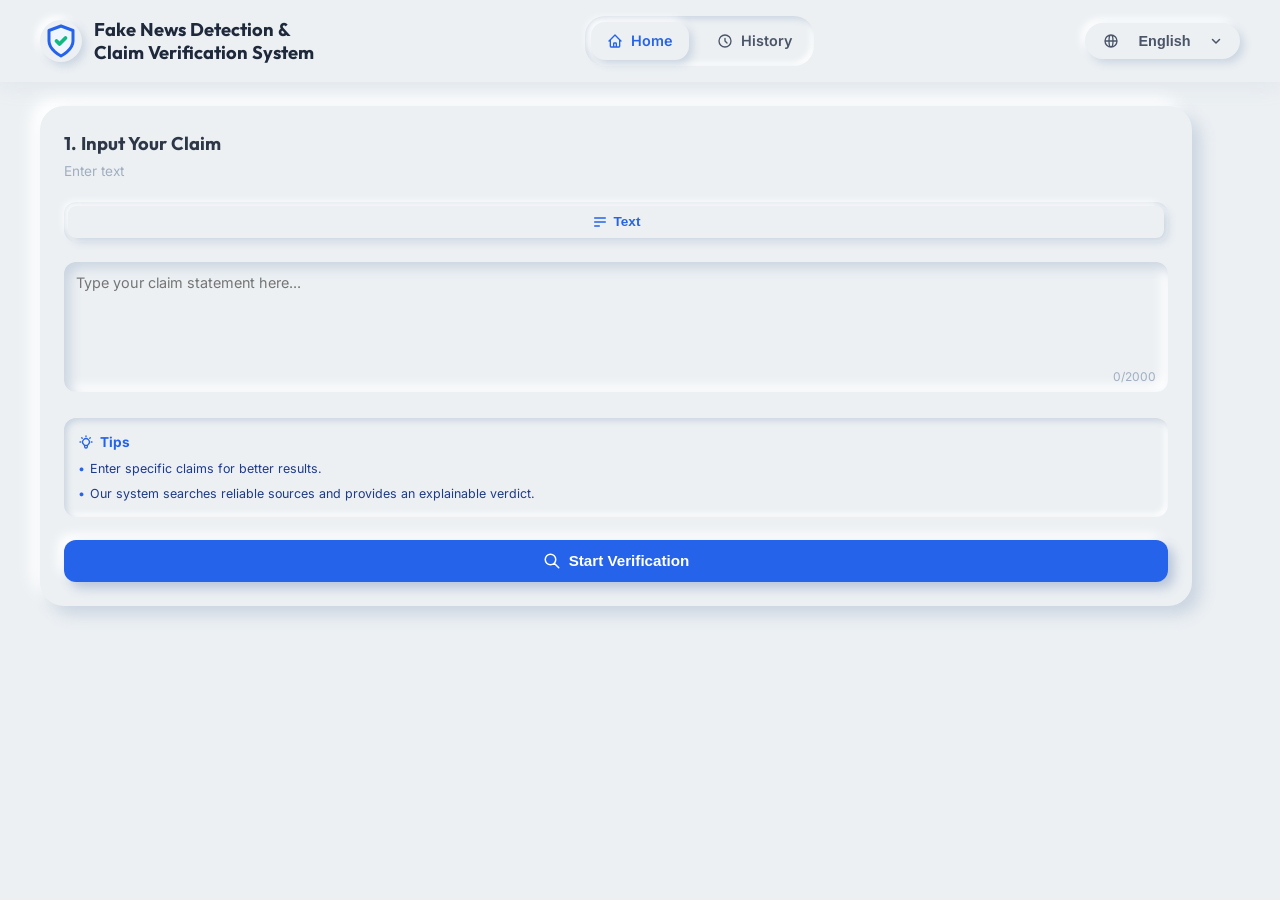
==== commit decd6289: "feat: prune frontend elements and results grid to 5 specified widgets" ====
--- a/index.html
+++ b/index.html
@@ -35,18 +35,7 @@
         </svg>
         History
       </a>
-      <a href="#" class="nav-link" id="nav-how">
-        <svg fill="none" stroke="currentColor" viewBox="0 0 24 24" xmlns="http://www.w3.org/2000/svg">
-          <path stroke-linecap="round" stroke-linejoin="round" stroke-width="2" d="M9.663 17h4.673M12 3v1m6.364 1.636l-.707.707M21 12h-1M4 12H3m3.343-5.657l-.707-.707m2.828 9.9a5 5 0 117.072 0l-.548.547A3.374 3.374 0 0014 18.469V19a2 2 0 11-4 0v-.531c0-.895-.356-1.754-.988-2.386l-.548-.547z"></path>
-        </svg>
-        How it Works
-      </a>
-      <a href="#" class="nav-link" id="nav-about">
-        <svg fill="none" stroke="currentColor" viewBox="0 0 24 24" xmlns="http://www.w3.org/2000/svg">
-          <path stroke-linecap="round" stroke-linejoin="round" stroke-width="2" d="M13 16h-1v-4h-1m1-4h.01M21 12a9 9 0 11-18 0 9 9 0 0118 0z"></path>
-        </svg>
-        About Us
-      </a>
+    </nav>
 
     <div class="header-right">
       <div class="lang-selector-container">
@@ -78,7 +67,7 @@
       <section class="card input-claim-card">
         <div class="sidebar-title-group">
           <h2>1. Input Your Claim</h2>
-          <p>Enter text or upload image / PDF</p>
+          <p>Enter text</p>
         </div>
 
         <div class="tabs-container">
@@ -88,45 +77,11 @@
             </svg>
             Text
           </button>
-          <button class="tab-btn" data-tab="image">
-            <svg fill="none" stroke="currentColor" viewBox="0 0 24 24" xmlns="http://www.w3.org/2000/svg">
-              <path stroke-linecap="round" stroke-linejoin="round" stroke-width="2" d="M4 16l4.586-4.586a2 2 0 012.828 0L16 16m-2-2l1.586-1.586a2 2 0 012.828 0L20 14m-6-6h.01M6 20h12a2 2 0 002-2V6a2 2 0 00-2-2H6a2 2 0 00-2 2v12a2 2 0 002 2z"></path>
-            </svg>
-            Image
-          </button>
-          <button class="tab-btn" data-tab="pdf">
-            <svg fill="none" stroke="currentColor" viewBox="0 0 24 24" xmlns="http://www.w3.org/2000/svg">
-              <path stroke-linecap="round" stroke-linejoin="round" stroke-width="2" d="M9 12h6m-6 4h6m2 5H7a2 2 0 01-2-2V5a2 2 0 012-2h5.586a1 1 0 01.707.293l5.414 5.414a1 1 0 01.293.707V19a2 2 0 01-2 2z"></path>
-            </svg>
-            PDF
-          </button>
         </div>
 
         <div class="textarea-container">
           <textarea class="claim-textarea" id="claim-text" placeholder="Type your claim statement here..." maxlength="2000"></textarea>
           <div class="char-counter" id="char-counter">0/2000</div>
-        </div>
-
-        <div class="file-upload-section">
-          <h3>Or upload files</h3>
-          <div class="upload-btn-container">
-            <label class="upload-btn-label" for="image-upload">
-              <svg fill="none" stroke="currentColor" viewBox="0 0 24 24" xmlns="http://www.w3.org/2000/svg">
-                <path stroke-linecap="round" stroke-linejoin="round" stroke-width="2" d="M4 16l4.586-4.586a2 2 0 012.828 0L16 16m-2-2l1.586-1.586a2 2 0 012.828 0L20 14m-6-6h.01M6 20h12a2 2 0 002-2V6a2 2 0 00-2-2H6a2 2 0 00-2 2v12a2 2 0 002 2z"></path>
-              </svg>
-              <span>Upload Image</span>
-            </label>
-            <input type="file" id="image-upload" class="file-input" accept="image/*">
-
-            <label class="upload-btn-label" for="pdf-upload">
-              <svg fill="none" stroke="currentColor" viewBox="0 0 24 24" xmlns="http://www.w3.org/2000/svg">
-                <path stroke-linecap="round" stroke-linejoin="round" stroke-width="2" d="M9 12h6m-6 4h6m2 5H7a2 2 0 01-2-2V5a2 2 0 012-2h5.586a1 1 0 01.707.293l5.414 5.414a1 1 0 01.293.707V19a2 2 0 01-2 2z"></path>
-              </svg>
-              <span>Upload PDF</span>
-            </label>
-            <input type="file" id="pdf-upload" class="file-input" accept="application/pdf">
-          </div>
-          <p class="upload-info-text">Supports JPG, PNG, PDF (Max 10MB)</p>
         </div>
 
         <div class="tips-box">
@@ -331,19 +286,10 @@
             </div>
           </div>
 
-          <!-- Widget 4: Overall Reliability -->
-          <div class="result-widget locked" id="widget-reliability">
-            <span class="result-widget-title">Overall Reliability</span>
-            <div class="result-widget-content">
-              <div class="reliability-stars" id="reliability-stars">
-                <!-- Stars will be highlighted active via JS -->
-                <svg viewBox="0 0 24 24" xmlns="http://www.w3.org/2000/svg"><path d="M12 17.27L18.18 21l-1.64-7.03L22 9.24l-7.19-.61L12 2 9.19 8.63 2 9.24l5.46 4.73L5.82 21z"/></svg>
-                <svg viewBox="0 0 24 24" xmlns="http://www.w3.org/2000/svg"><path d="M12 17.27L18.18 21l-1.64-7.03L22 9.24l-7.19-.61L12 2 9.19 8.63 2 9.24l5.46 4.73L5.82 21z"/></svg>
-                <svg viewBox="0 0 24 24" xmlns="http://www.w3.org/2000/svg"><path d="M12 17.27L18.18 21l-1.64-7.03L22 9.24l-7.19-.61L12 2 9.19 8.63 2 9.24l5.46 4.73L5.82 21z"/></svg>
-                <svg viewBox="0 0 24 24" xmlns="http://www.w3.org/2000/svg"><path d="M12 17.27L18.18 21l-1.64-7.03L22 9.24l-7.19-.61L12 2 9.19 8.63 2 9.24l5.46 4.73L5.82 21z"/></svg>
-                <svg viewBox="0 0 24 24" xmlns="http://www.w3.org/2000/svg"><path d="M12 17.27L18.18 21l-1.64-7.03L22 9.24l-7.19-.61L12 2 9.19 8.63 2 9.24l5.46 4.73L5.82 21z"/></svg>
-              </div>
-            </div>
+          <!-- Widget 4: Explanation (Why?) -->
+          <div class="result-widget locked" id="widget-explanation">
+            <span class="result-widget-title">Explanation (Why?)</span>
+            <div class="result-widget-content" id="explanation-text" style="font-size: 0.8rem; font-weight: 500; line-height: 1.4;">-</div>
             <span class="result-widget-subtext">Will be shown at the end</span>
             <div class="widget-lock-icon">
               <svg fill="none" stroke="currentColor" viewBox="0 0 24 24" xmlns="http://www.w3.org/2000/svg" width="16" height="16">
@@ -352,46 +298,10 @@
             </div>
           </div>
 
-          <!-- Widget 5: Explanation -->
-          <div class="result-widget locked" id="widget-explanation">
-            <span class="result-widget-title">Explanation (Why?)</span>
-            <div class="result-widget-content" id="explanation-text" style="font-size: 0.76rem; font-weight: 500;">-</div>
-            <span class="result-widget-subtext">Will be shown at the end</span>
-            <div class="widget-lock-icon">
-              <svg fill="none" stroke="currentColor" viewBox="0 0 24 24" xmlns="http://www.w3.org/2000/svg" width="16" height="16">
-                <path stroke-linecap="round" stroke-linejoin="round" stroke-width="2" d="M12 15v2m-6 4h12a2 2 0 002-2v-6a2 2 0 00-2-2H6a2 2 0 00-2 2v6a2 2 0 002 2zm10-10V7a4 4 0 00-8 0v4h8z"></path>
-              </svg>
-            </div>
-          </div>
-
-          <!-- Widget 6: Top Sources -->
+          <!-- Widget 5: Top Sources -->
           <div class="result-widget locked" id="widget-sources">
             <span class="result-widget-title">Top Sources</span>
-            <div class="result-widget-content" id="sources-text" style="font-size: 0.76rem; font-weight: 500;">-</div>
-            <span class="result-widget-subtext">Will be shown at the end</span>
-            <div class="widget-lock-icon">
-              <svg fill="none" stroke="currentColor" viewBox="0 0 24 24" xmlns="http://www.w3.org/2000/svg" width="16" height="16">
-                <path stroke-linecap="round" stroke-linejoin="round" stroke-width="2" d="M12 15v2m-6 4h12a2 2 0 002-2v-6a2 2 0 00-2-2H6a2 2 0 00-2 2v6a2 2 0 002 2zm10-10V7a4 4 0 00-8 0v4h8z"></path>
-              </svg>
-            </div>
-          </div>
-
-          <!-- Widget 7: Evidence Summary -->
-          <div class="result-widget locked" id="widget-summary">
-            <span class="result-widget-title">Evidence Summary</span>
-            <div class="result-widget-content" id="summary-text" style="font-size: 0.76rem; font-weight: 500;">-</div>
-            <span class="result-widget-subtext">Will be shown at the end</span>
-            <div class="widget-lock-icon">
-              <svg fill="none" stroke="currentColor" viewBox="0 0 24 24" xmlns="http://www.w3.org/2000/svg" width="16" height="16">
-                <path stroke-linecap="round" stroke-linejoin="round" stroke-width="2" d="M12 15v2m-6 4h12a2 2 0 002-2v-6a2 2 0 00-2-2H6a2 2 0 00-2 2v6a2 2 0 002 2zm10-10V7a4 4 0 00-8 0v4h8z"></path>
-              </svg>
-            </div>
-          </div>
-
-          <!-- Widget 8: NLP Insights -->
-          <div class="result-widget locked" id="widget-insights">
-            <span class="result-widget-title">NLP Insights</span>
-            <div class="result-widget-content" id="insights-text" style="font-size: 0.76rem; font-weight: 500;">-</div>
+            <div class="result-widget-content" id="sources-text" style="font-size: 0.8rem; font-weight: 500; line-height: 1.4;">-</div>
             <span class="result-widget-subtext">Will be shown at the end</span>
             <div class="widget-lock-icon">
               <svg fill="none" stroke="currentColor" viewBox="0 0 24 24" xmlns="http://www.w3.org/2000/svg" width="16" height="16">
@@ -518,22 +428,7 @@
 
   </div>
 
-  <!-- Footer -->
-  <footer>
-    <div class="footer-left">
-      <svg fill="none" stroke="currentColor" viewBox="0 0 24 24" xmlns="http://www.w3.org/2000/svg">
-        <path stroke-linecap="round" stroke-linejoin="round" stroke-width="2" d="M9 12l2 2 4-4m5.618-4.016A11.955 11.955 0 0112 2.944a11.955 11.955 0 01-8.618 3.04A12.02 12.02 0 003 9c0 5.591 3.824 10.29 9 11.622 5.176-1.332 9-6.03 9-11.622 0-1.042-.133-2.052-.382-3.016z"></path>
-      </svg>
-      <span>&copy; 2025 Fake News Detection & Claim Verification System. All rights reserved.</span>
-    </div>
-    <div class="footer-right">
-      <span>Built with</span>
-      <svg viewBox="0 0 20 20" xmlns="http://www.w3.org/2000/svg">
-        <path d="M3.172 5.172a4 4 0 015.656 0L10 6.343l1.172-1.171a4 4 0 115.656 5.656L10 17.657l-6.828-6.829a4 4 0 010-5.656z"></path>
-      </svg>
-      <span>for a better informed world.</span>
-    </div>
-  </footer>
+
 
   <script src="app.js"></script>
 </body>
--- a/style.css
+++ b/style.css
@@ -852,7 +852,7 @@
 
 .results-grid {
   display: grid;
-  grid-template-columns: repeat(8, 1fr);
+  grid-template-columns: repeat(5, 1fr);
   gap: 16px;
   position: relative;
   width: 100%;
@@ -1431,9 +1431,9 @@
   }
 }
 
-@media (max-width: 1350px) {
+@media (max-width: 1200px) {
   .results-grid {
-    grid-template-columns: repeat(4, 1fr);
+    grid-template-columns: repeat(3, 1fr);
   }
 }
 
